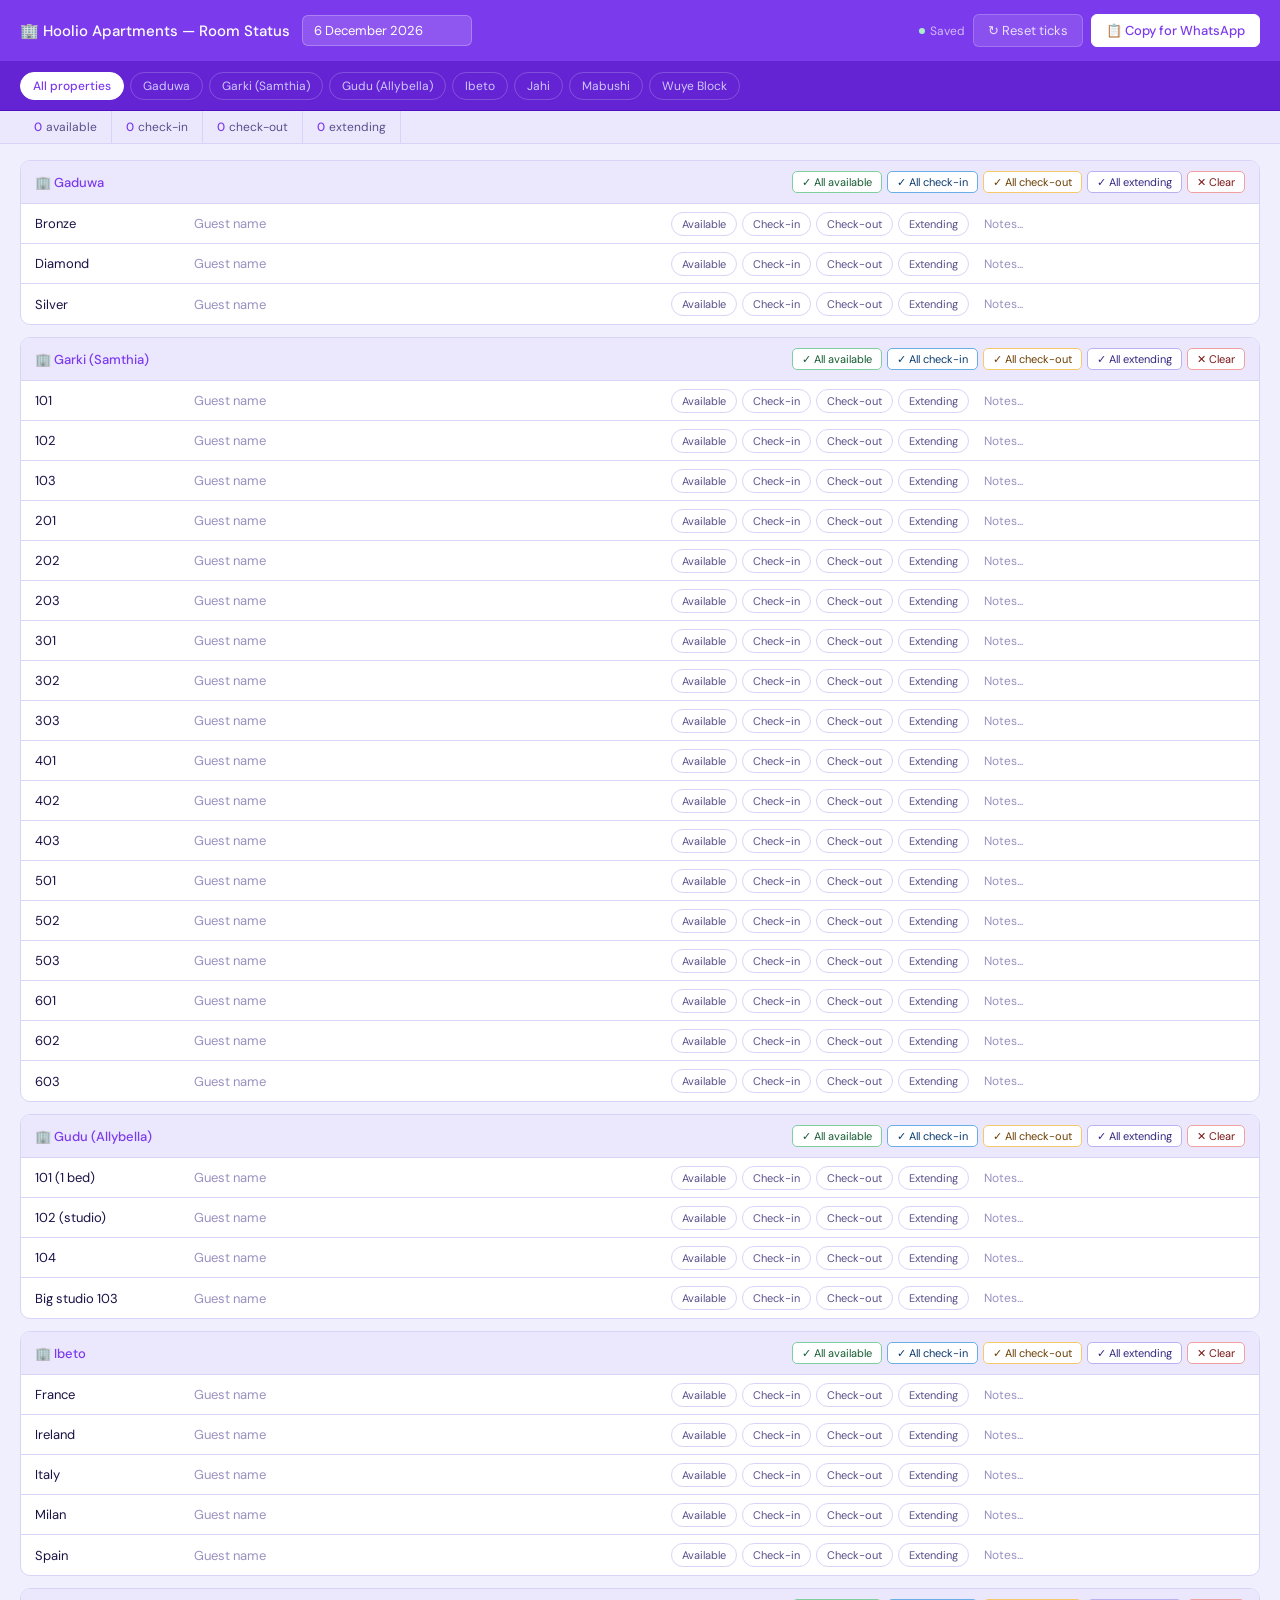
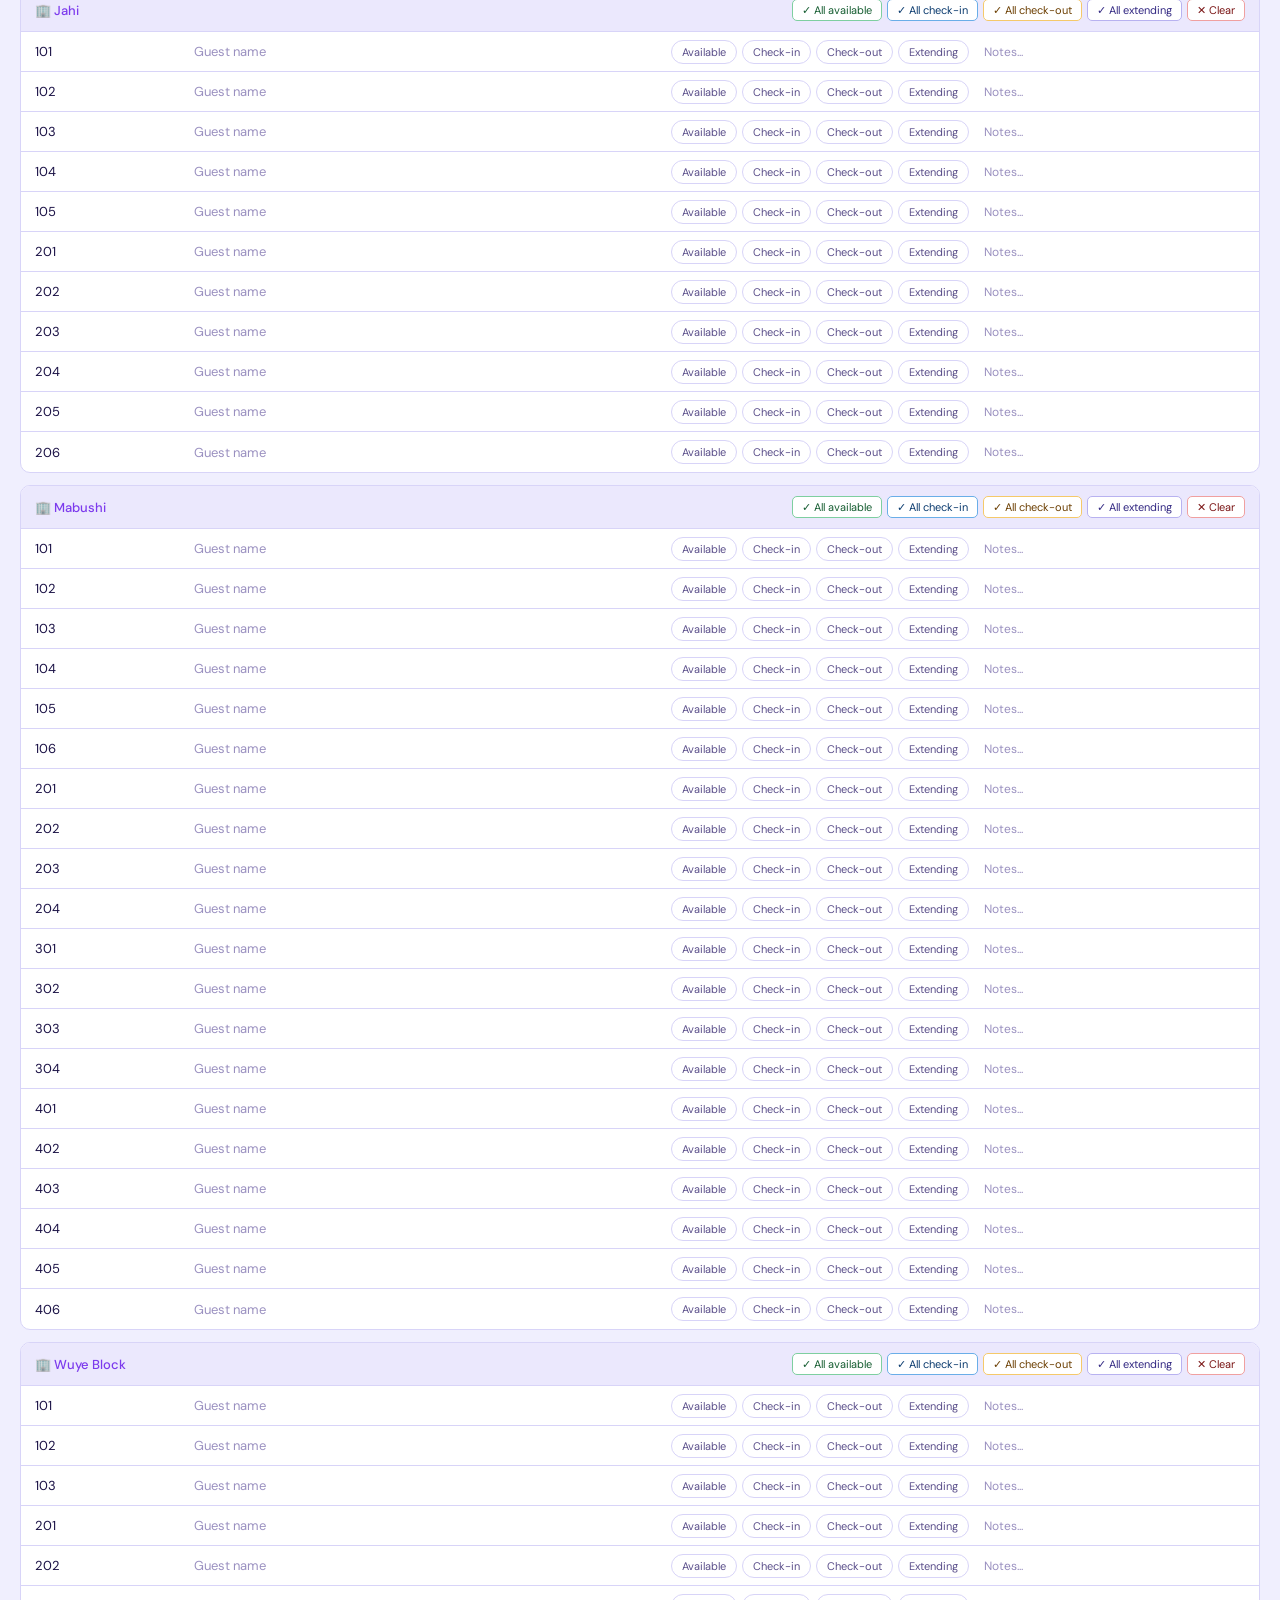
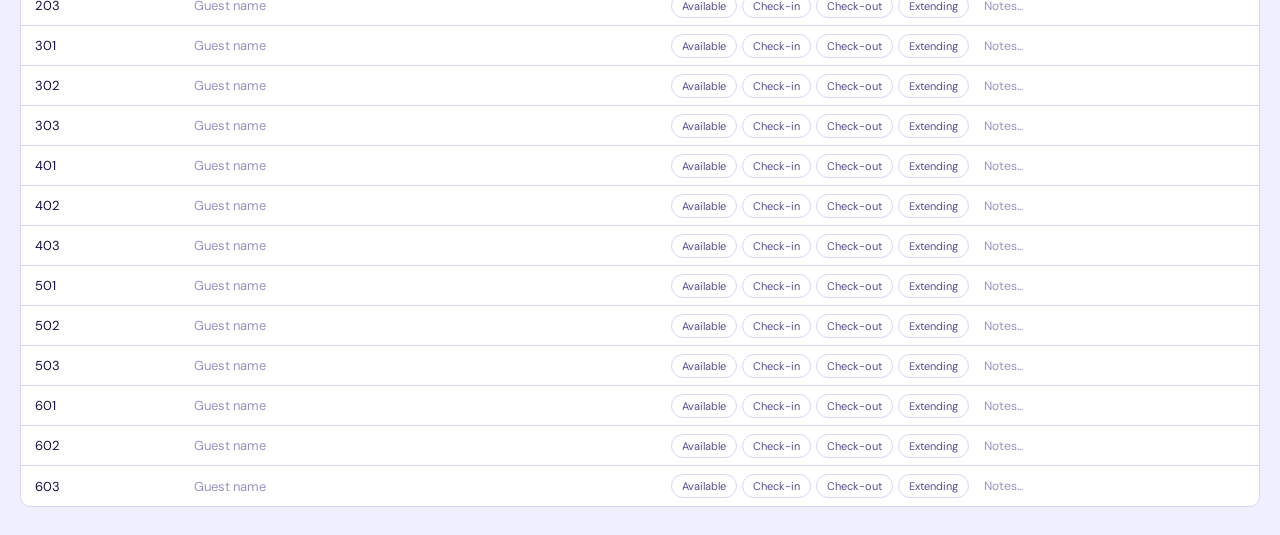
==== index.html @ b58cb466 "Remove Hoolio X and add full PWA support with offline caching" ====
<!DOCTYPE html>
<html lang="en">
<head>
  <meta charset="UTF-8">
  <meta name="viewport" content="width=device-width, initial-scale=1.0">
  <meta name="theme-color" content="#7c3aed">
  <meta name="apple-mobile-web-app-capable" content="yes">
  <meta name="apple-mobile-web-app-status-bar-style" content="black-translucent">
  <meta name="apple-mobile-web-app-title" content="Hoolio Apartments">
  <title>Hoolio Apartments — Room Status</title>
  <link rel="manifest" href="manifest.json">
  <link rel="icon" type="image/svg+xml" href="icons/icon.svg">
  <link rel="icon" type="image/png" sizes="192x192" href="icons/icon-192.png">
  <link rel="apple-touch-icon" href="icons/apple-touch-icon.png">
  <link rel="preconnect" href="https://fonts.googleapis.com">
  <link href="https://fonts.googleapis.com/css2?family=DM+Sans:wght@400;500&family=DM+Mono&display=swap" rel="stylesheet">
  <link rel="stylesheet" href="style.css">
</head>
<body>

  <header>
    <div class="header-left">
      <span class="app-title">&#127970; Hoolio Apartments &mdash; Room Status</span>
      <input type="text" class="date-input" id="rep-date" placeholder="Date e.g. 3 June 2026">
    </div>
    <div class="header-right">
      <div class="save-indicator"><div class="save-dot"></div><span id="save-label">Saved</span></div>
      <button class="btn-install" id="btn-install" style="display:none">&#11015;&#65039; Install App</button>
      <button class="btn-reset" onclick="resetAll()">&#8635; Reset ticks</button>
      <button class="btn-copy" onclick="generatePreview()">&#128203; Copy for WhatsApp</button>
    </div>
  </header>

  <div class="filter-bar" id="filter-bar"></div>

  <div class="stats-bar" id="stats-bar"></div>

  <div class="main" id="main"></div>

  <div class="preview-panel" id="preview-panel">
    <div class="preview-header">
      <span>&#128241; WhatsApp message preview</span>
      <button onclick="document.getElementById('preview-panel').style.display='none'" style="background:transparent;border:none;font-size:18px;color:#ffffff;padding:0;cursor:pointer">&#215;</button>
    </div>
    <div class="preview-body" id="preview-body"></div>
    <div class="preview-footer">
      <button class="btn-copy" onclick="copyText()" style="background:var(--primary);border-color:var(--primary-dark);color:#fff;">&#128203; Copy to clipboard</button>
      <span class="copied-msg" id="copied-msg">&#10003; Copied to clipboard!</span>
    </div>
  </div>

  <script src="app.js"></script>
</body>
</html>
---- style.css ----
*, *::before, *::after {
  box-sizing: border-box;
  margin: 0;
  padding: 0;
}

:root {
  --bg: #f0effe;
  --surface: #ffffff;
  --border: #d8d4f8;
  --border-strong: #b0a8f0;
  --text: #1a1145;
  --text-muted: #5a4e8a;
  --text-faint: #9a90c0;
  --green-bg: #e4f5ec;
  --green-border: #7ecfa0;
  --green-text: #145c30;
  --blue-bg: #dceeff;
  --blue-border: #6aaee8;
  --blue-text: #0a3a6e;
  --amber-bg: #fdf0d8;
  --amber-border: #f5c96a;
  --amber-text: #6b3e00;
  --purple-bg: #eeedfe;
  --purple-border: #b8b2f0;
  --purple-text: #322882;
  --red-bg: #fdeaea;
  --red-border: #f0a0a0;
  --red-text: #7a1515;
  --primary: #7c3aed;
  --primary-dark: #6424d4;
  --primary-light: #8b5cf6;
  --radius: 10px;
  --radius-sm: 6px;
}

body {
  font-family: 'DM Sans', sans-serif;
  background: var(--bg);
  color: var(--text);
  font-size: 14px;
  min-height: 100vh;
}

header {
  background: var(--primary);
  border-bottom: 1px solid var(--primary-dark);
  padding: 14px 20px;
  display: flex;
  align-items: center;
  justify-content: space-between;
  gap: 12px;
  flex-wrap: wrap;
  position: sticky;
  top: 0;
  z-index: 100;
}

.header-left {
  display: flex;
  align-items: center;
  gap: 12px;
  flex-wrap: wrap;
}

.app-title {
  font-size: 15px;
  font-weight: 500;
  color: #ffffff;
}

.date-input {
  font-family: 'DM Sans', sans-serif;
  font-size: 13px;
  padding: 6px 11px;
  border-radius: var(--radius-sm);
  border: 1px solid rgba(255, 255, 255, 0.25);
  background: rgba(255, 255, 255, 0.15);
  color: #ffffff;
  width: 170px;
}

.date-input::placeholder {
  color: rgba(255, 255, 255, 0.55);
}

.date-input:focus {
  outline: none;
  border-color: rgba(255, 255, 255, 0.5);
}

.header-right {
  display: flex;
  gap: 8px;
  align-items: center;
}

button {
  font-family: 'DM Sans', sans-serif;
  cursor: pointer;
  border-radius: var(--radius-sm);
  font-size: 13px;
  padding: 7px 14px;
  border: 1px solid var(--border);
  background: var(--surface);
  color: var(--text);
  transition: background 0.12s;
}

button:hover {
  background: var(--bg);
}

.btn-copy {
  background: #ffffff;
  border-color: #ffffff;
  color: var(--primary);
  font-weight: 500;
}

.btn-copy:hover {
  background: #f0effe;
}

.btn-reset {
  background: rgba(255, 255, 255, 0.12);
  border-color: rgba(255, 255, 255, 0.2);
  color: #e8e0ff;
}

.btn-reset:hover {
  background: rgba(255, 255, 255, 0.22);
}

.btn-install {
  background: rgba(255, 255, 255, 0.22);
  border-color: rgba(255, 255, 255, 0.35);
  color: #ffffff;
  font-weight: 500;
  display: inline-flex;
  align-items: center;
  gap: 5px;
}

.btn-install:hover {
  background: rgba(255, 255, 255, 0.35);
}

.save-indicator {
  font-size: 12px;
  color: rgba(255, 255, 255, 0.65);
  display: flex;
  align-items: center;
  gap: 5px;
}

.save-dot {
  width: 6px;
  height: 6px;
  border-radius: 50%;
  background: #a8f0c8;
}

.filter-bar {
  display: flex;
  gap: 6px;
  padding: 10px 20px;
  overflow-x: auto;
  background: var(--primary-dark);
  border-bottom: 1px solid #5010c0;
  -webkit-overflow-scrolling: touch;
}

.filter-bar::-webkit-scrollbar {
  display: none;
}

.pf-btn {
  font-size: 12px;
  padding: 5px 12px;
  border-radius: 20px;
  border: 1px solid rgba(255, 255, 255, 0.2);
  background: transparent;
  color: #d0c8ff;
  white-space: nowrap;
}

.pf-btn.active {
  background: #ffffff;
  border-color: #ffffff;
  color: var(--primary);
  font-weight: 500;
}

.pf-btn:hover {
  background: rgba(255, 255, 255, 0.15);
  color: #fff;
}

.stats-bar {
  display: flex;
  gap: 0;
  padding: 0 20px;
  border-bottom: 1px solid var(--border);
  background: #ebe8fd;
  overflow-x: auto;
}

.stat-pill {
  font-size: 12px;
  padding: 8px 14px;
  color: var(--text-muted);
  border-right: 1px solid var(--border);
  white-space: nowrap;
}

.stat-pill span {
  font-weight: 500;
  color: var(--primary);
  margin-right: 4px;
}

.main {
  padding: 16px 20px;
  max-width: 100%;
}

.prop-block {
  background: var(--surface);
  border: 1px solid var(--border);
  border-radius: var(--radius);
  margin-bottom: 12px;
  overflow: hidden;
}

.prop-header {
  display: flex;
  align-items: center;
  justify-content: space-between;
  padding: 10px 14px;
  border-bottom: 1px solid var(--border);
  background: #ebe8fd;
  gap: 8px;
}

.prop-name {
  font-size: 13px;
  font-weight: 500;
  color: var(--primary);
}

.prop-actions {
  display: flex;
  gap: 5px;
  flex-wrap: wrap;
}

.mini-btn {
  font-size: 11px;
  padding: 3px 9px;
  border-radius: 5px;
  border: 1px solid var(--border);
  background: var(--surface);
  color: var(--text-muted);
}

.mini-btn:hover {
  background: var(--border);
}

.mini-btn.mb-avail {
  border-color: var(--green-border);
  color: var(--green-text);
}

.mini-btn.mb-avail:hover {
  background: var(--green-bg);
}

.mini-btn.mb-cin {
  border-color: var(--blue-border);
  color: var(--blue-text);
}

.mini-btn.mb-cin:hover {
  background: var(--blue-bg);
}

.mini-btn.mb-cout {
  border-color: var(--amber-border);
  color: var(--amber-text);
}

.mini-btn.mb-cout:hover {
  background: var(--amber-bg);
}

.mini-btn.mb-ext {
  border-color: var(--purple-border);
  color: var(--purple-text);
}

.mini-btn.mb-ext:hover {
  background: var(--purple-bg);
}

.mini-btn.mb-clear {
  border-color: var(--red-border);
  color: var(--red-text);
}

.mini-btn.mb-clear:hover {
  background: var(--red-bg);
}

.unit-row {
  display: grid;
  grid-template-columns: 150px 1fr auto auto auto auto 140px;
  align-items: center;
  gap: 0;
  border-bottom: 1px solid var(--border);
  padding: 5px 14px;
  min-height: 40px;
}

.unit-row:last-child {
  border-bottom: none;
}

.unit-row:hover {
  background: #f5f2ff;
}

.unit-label {
  font-size: 13px;
  color: var(--text);
  padding-right: 8px;
}

.guest-input {
  font-family: 'DM Sans', sans-serif;
  font-size: 13px;
  padding: 4px 8px;
  border: 1px solid transparent;
  border-radius: var(--radius-sm);
  background: transparent;
  color: var(--text);
  width: 100%;
}

.guest-input:focus {
  border-color: var(--border-strong);
  background: var(--surface);
  outline: none;
}

.guest-input::placeholder {
  color: var(--text-faint);
}

.chips {
  display: flex;
  gap: 5px;
  padding: 0 6px;
}

.chip {
  font-size: 11px;
  padding: 4px 10px;
  border-radius: 20px;
  border: 1px solid var(--border);
  background: transparent;
  color: var(--text-muted);
  cursor: pointer;
  white-space: nowrap;
  transition: all 0.1s;
  font-family: 'DM Sans', sans-serif;
}

.chip:hover {
  border-color: var(--border-strong);
}

.chip.on-avail {
  background: var(--green-bg);
  border-color: var(--green-border);
  color: var(--green-text);
  font-weight: 500;
}

.chip.on-cin {
  background: var(--blue-bg);
  border-color: var(--blue-border);
  color: var(--blue-text);
  font-weight: 500;
}

.chip.on-cout {
  background: var(--amber-bg);
  border-color: var(--amber-border);
  color: var(--amber-text);
  font-weight: 500;
}

.chip.on-ext {
  background: var(--purple-bg);
  border-color: var(--purple-border);
  color: var(--purple-text);
  font-weight: 500;
}

.notes-input {
  font-family: 'DM Sans', sans-serif;
  font-size: 12px;
  padding: 4px 8px;
  border: 1px solid transparent;
  border-radius: var(--radius-sm);
  background: transparent;
  color: var(--text-muted);
  width: 100%;
}

.notes-input:focus {
  border-color: var(--border-strong);
  background: var(--surface);
  outline: none;
  color: var(--text);
}

.notes-input::placeholder {
  color: var(--text-faint);
}

/* Mobile layout */
@media (max-width: 640px) {
  .unit-row {
    grid-template-columns: 1fr;
    gap: 6px;
    padding: 10px 14px;
  }
  .chips {
    padding: 0;
    flex-wrap: wrap;
  }
  .guest-input,
  .notes-input {
    background: var(--bg);
    border-color: var(--border);
  }
}

/* Preview panel */
.preview-panel {
  background: var(--surface);
  border: 1px solid var(--border);
  border-radius: var(--radius);
  margin: 0 20px 16px;
  overflow: hidden;
  display: none;
}

.preview-header {
  display: flex;
  align-items: center;
  justify-content: space-between;
  padding: 10px 14px;
  border-bottom: 1px solid var(--border);
  background: var(--primary);
}

.preview-header span {
  font-size: 13px;
  font-weight: 500;
  color: #ffffff;
}

.preview-body {
  padding: 14px;
  font-family: 'DM Mono', monospace;
  font-size: 12px;
  line-height: 1.7;
  white-space: pre-wrap;
  color: var(--text);
  max-height: 400px;
  overflow-y: auto;
}

.preview-footer {
  padding: 10px 14px;
  border-top: 1px solid var(--border);
  display: flex;
  align-items: center;
  gap: 10px;
}

.copied-msg {
  font-size: 12px;
  color: var(--primary);
  display: none;
}
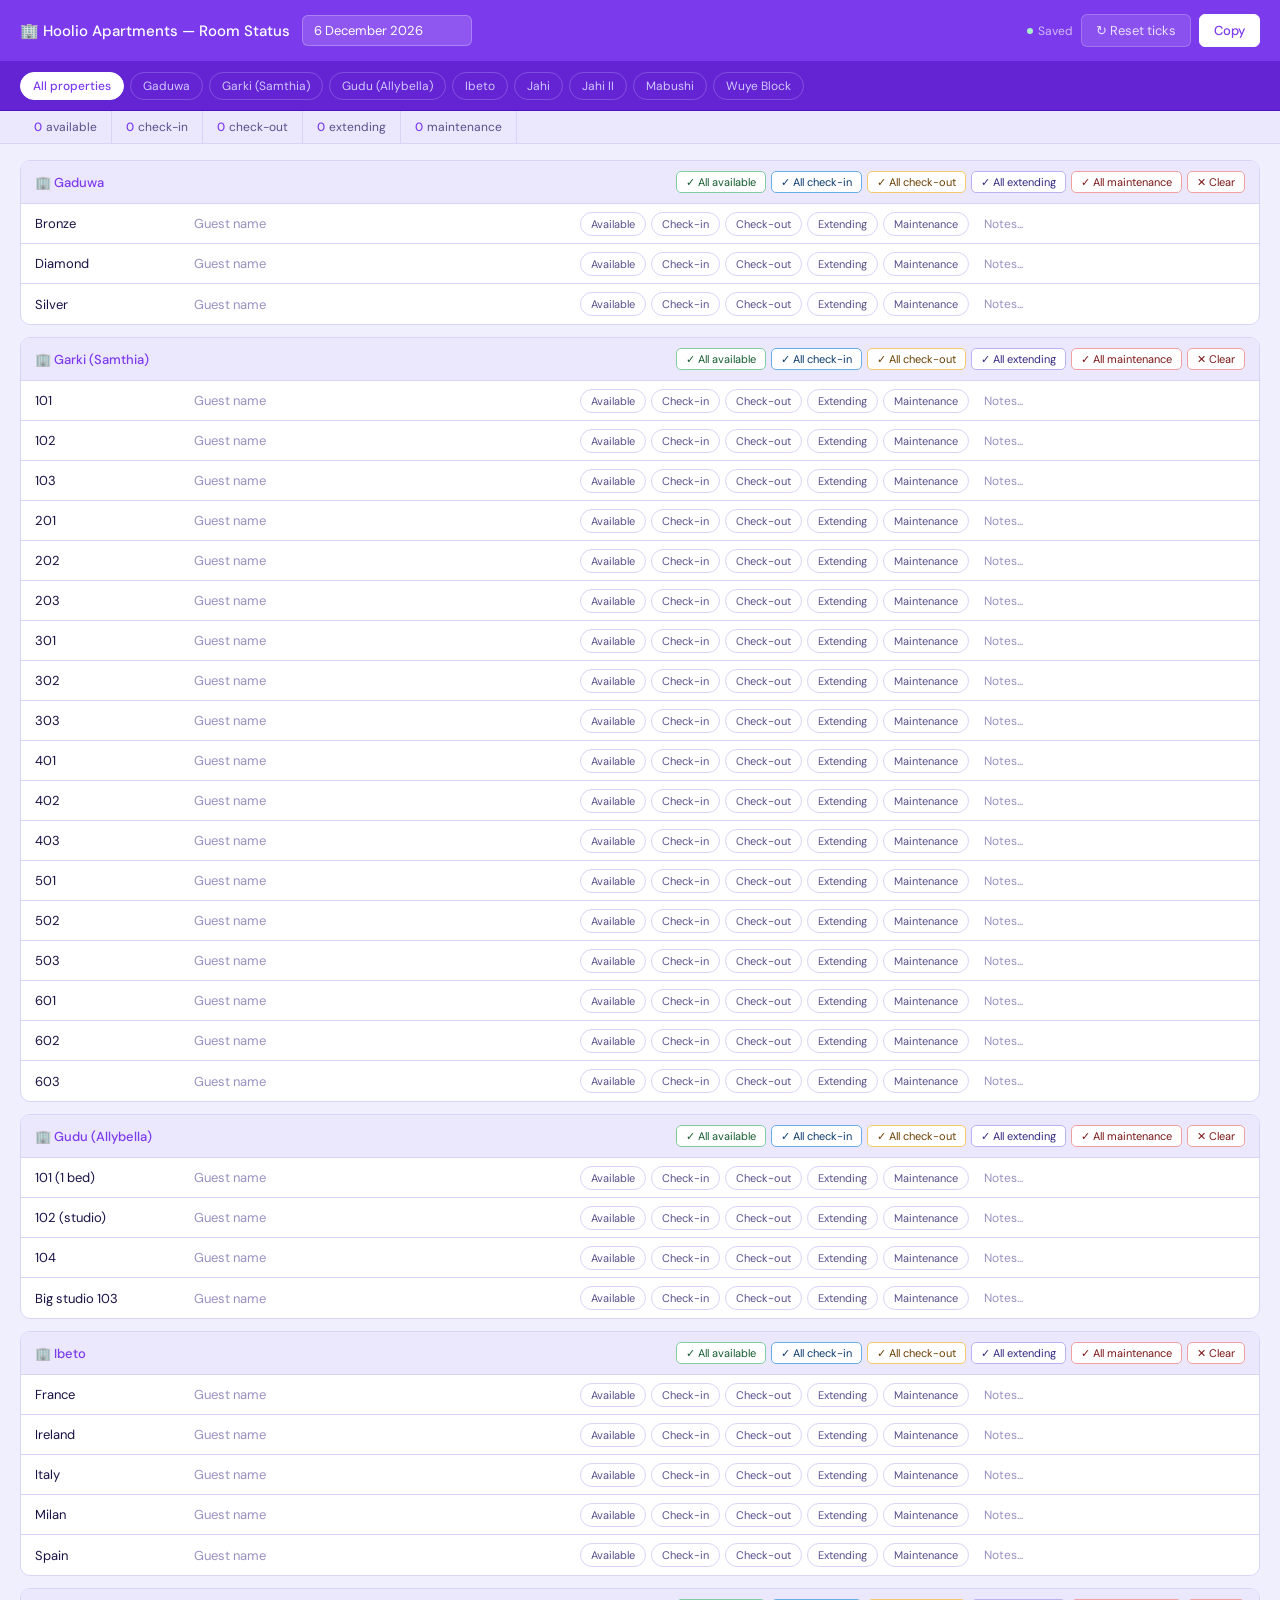
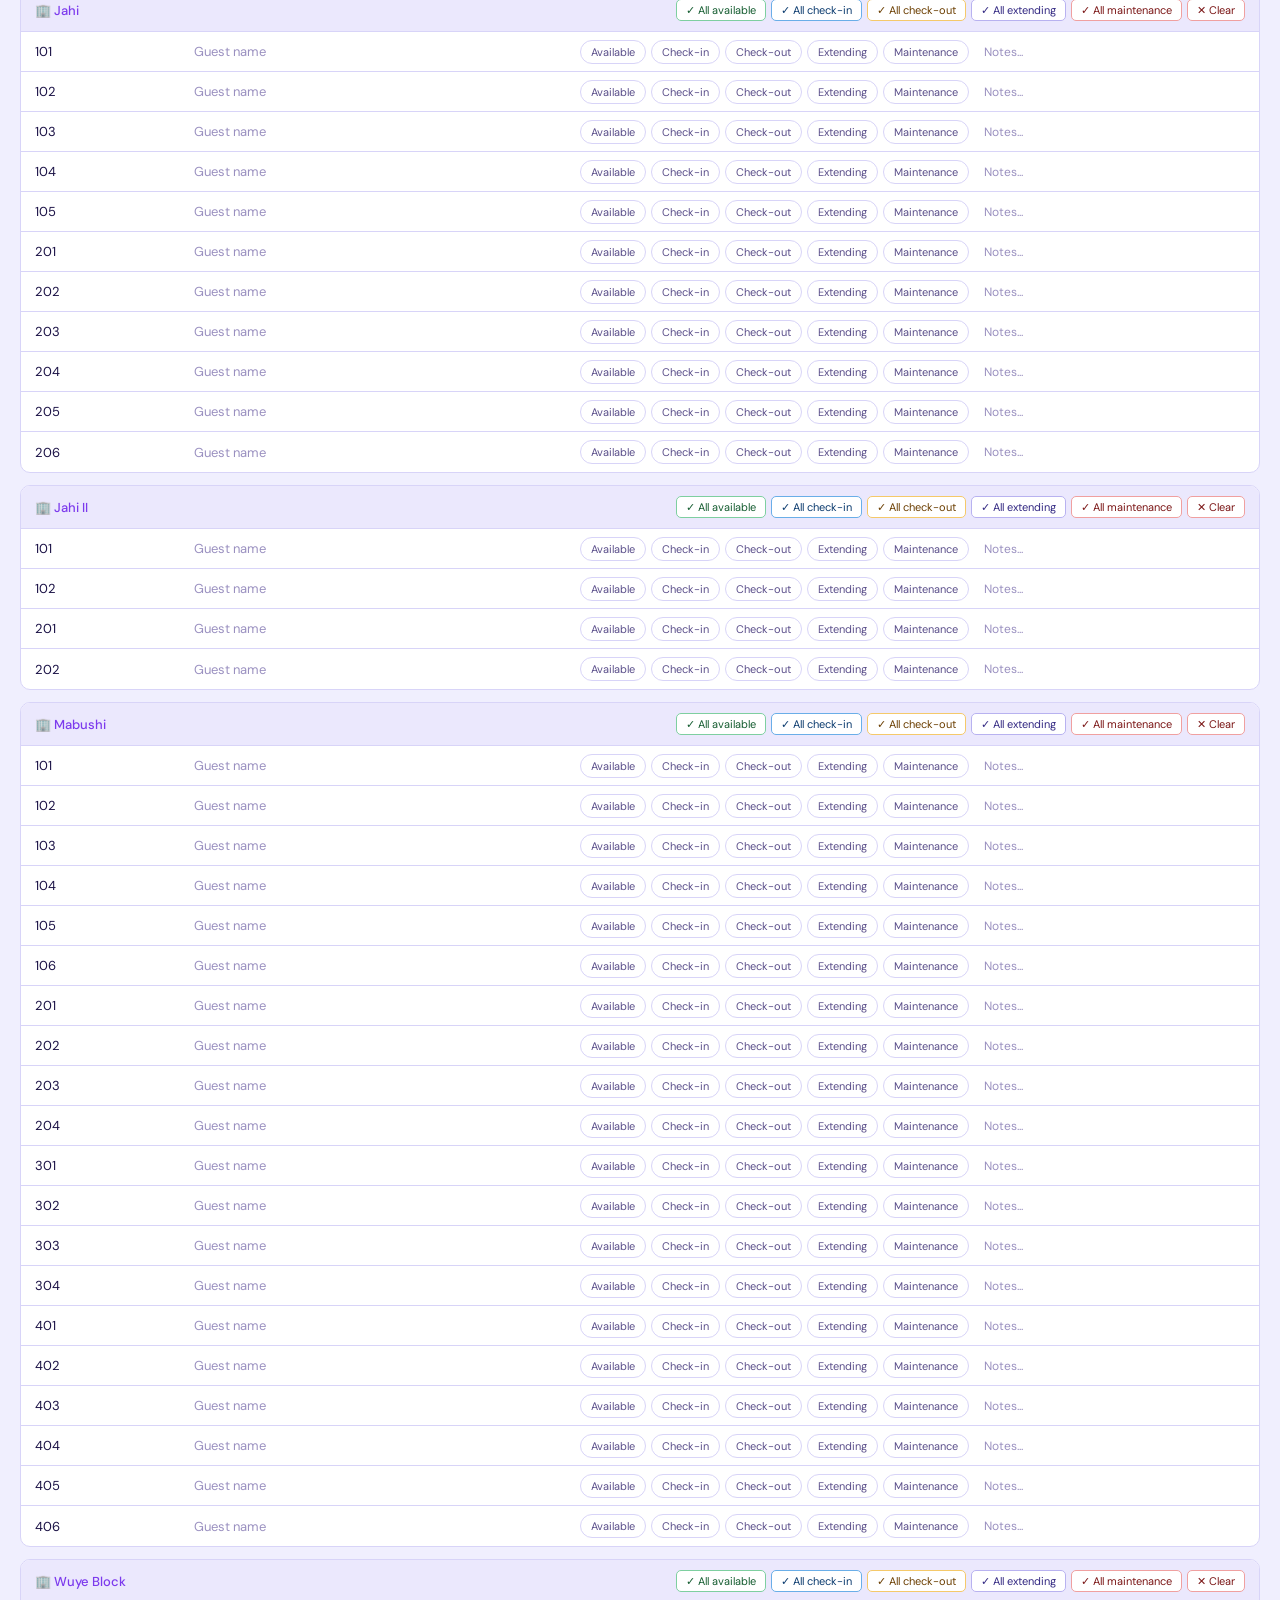
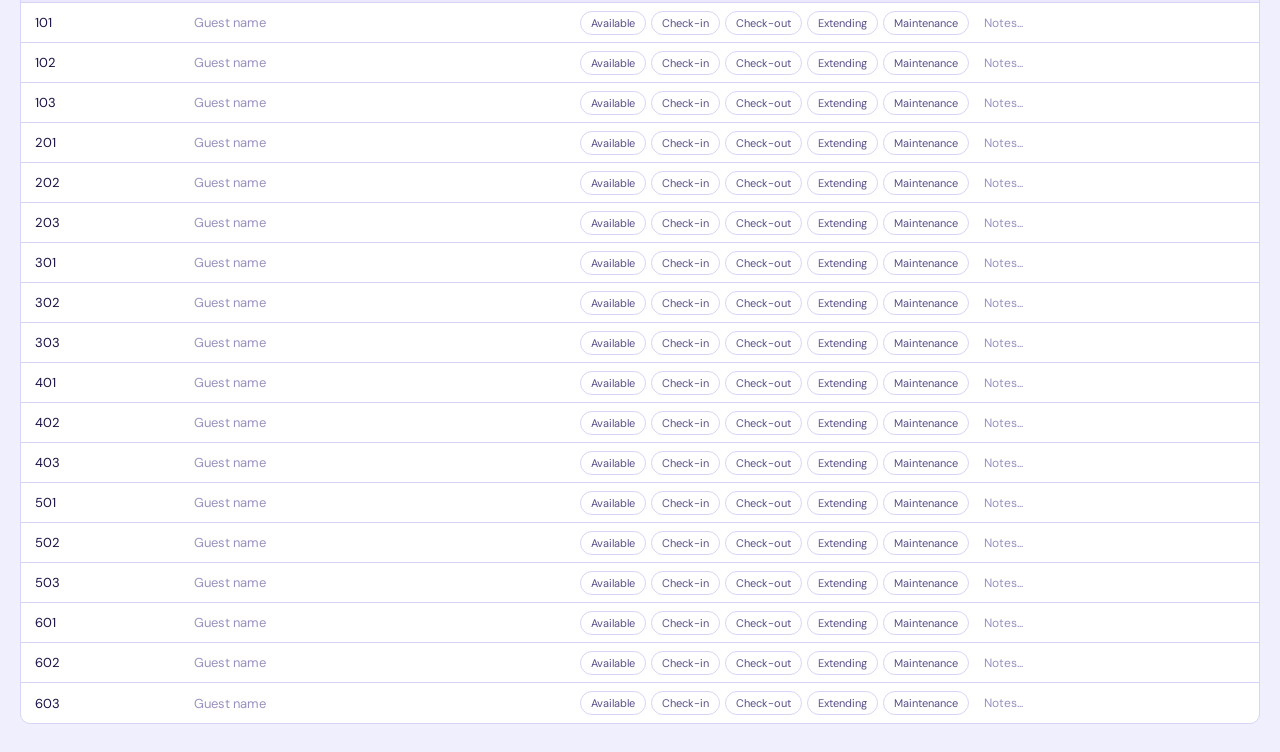
==== commit 70203f26: "Fix date refresh and status colors" ====
--- a/index.html
+++ b/index.html
@@ -27,7 +27,7 @@
       <div class="save-indicator"><div class="save-dot"></div><span id="save-label">Saved</span></div>
       <button class="btn-install" id="btn-install" style="display:none">&#11015;&#65039; Install App</button>
       <button class="btn-reset" onclick="resetAll()">&#8635; Reset ticks</button>
-      <button class="btn-copy" onclick="generatePreview()">&#128203; Copy for WhatsApp</button>
+      <button class="btn-copy" onclick="generatePreview()">Copy</button>
     </div>
   </header>
 
--- a/style.css
+++ b/style.css
@@ -24,6 +24,9 @@
   --purple-bg: #eeedfe;
   --purple-border: #b8b2f0;
   --purple-text: #322882;
+  --orange-bg: #fff3e6;
+  --orange-border: #ffbe85;
+  --orange-text: #964200;
   --red-bg: #fdeaea;
   --red-border: #f0a0a0;
   --red-text: #7a1515;
@@ -302,6 +305,15 @@
 
 .mini-btn.mb-ext:hover {
   background: var(--purple-bg);
+}
+
+.mini-btn.mb-maint {
+  border-color: var(--red-border);
+  color: var(--red-text);
+}
+
+.mini-btn.mb-maint:hover {
+  background: var(--red-bg);
 }
 
 .mini-btn.mb-clear {
@@ -406,6 +418,13 @@
   background: var(--purple-bg);
   border-color: var(--purple-border);
   color: var(--purple-text);
+  font-weight: 500;
+}
+
+.chip.on-maint {
+  background: var(--red-bg);
+  border-color: var(--red-border);
+  color: var(--red-text);
   font-weight: 500;
 }
 
